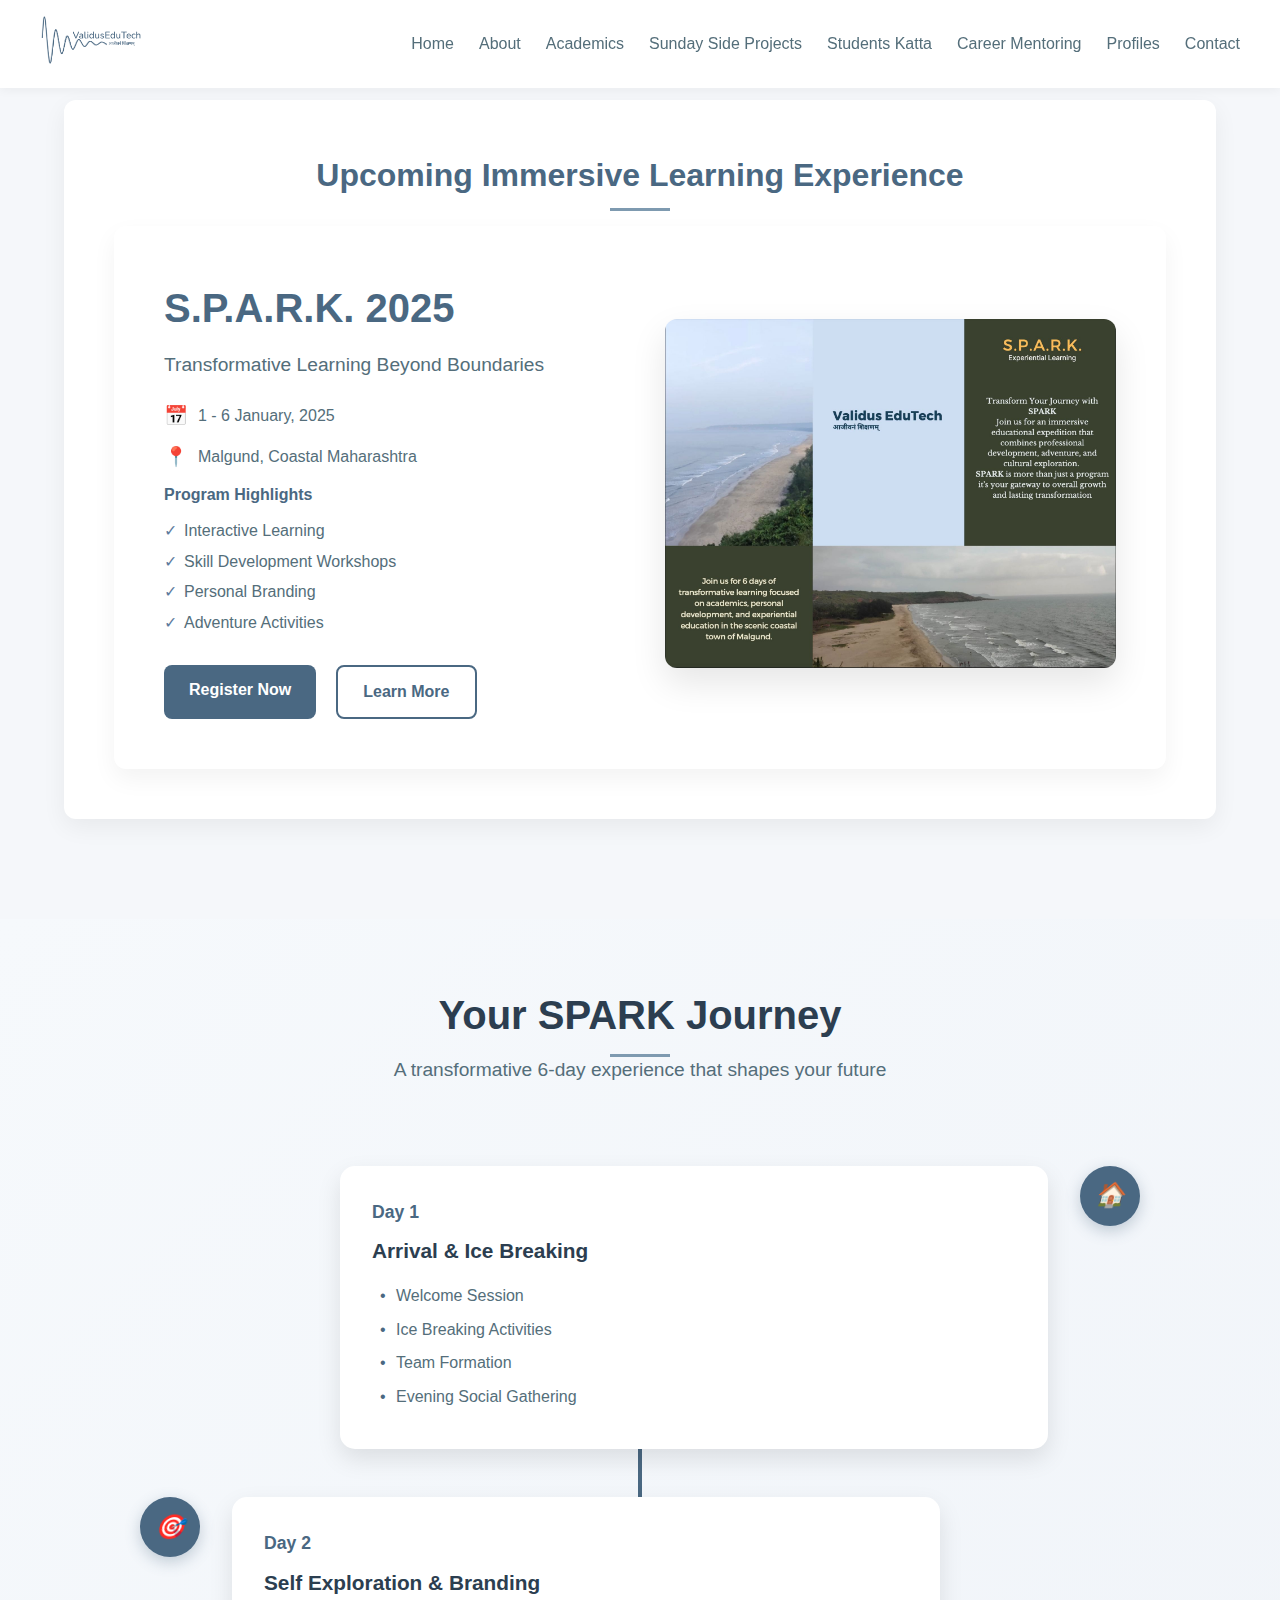
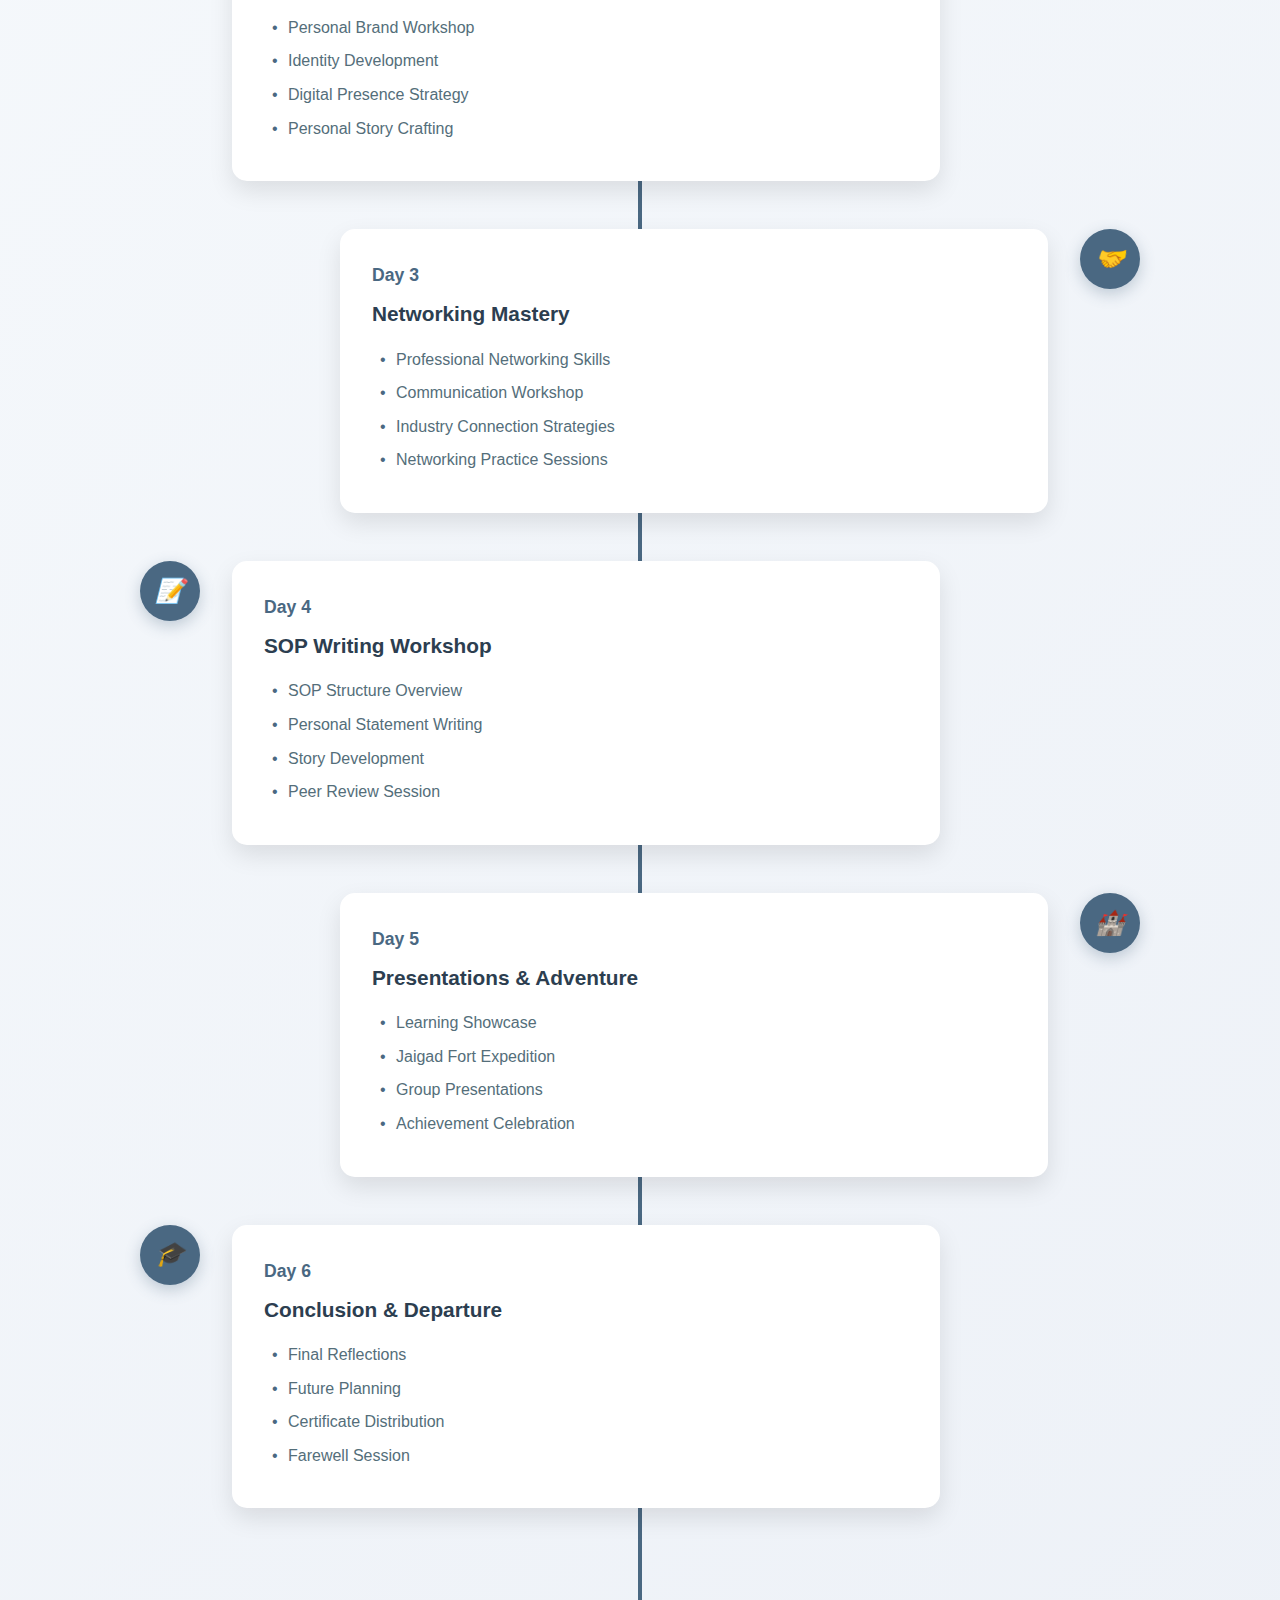
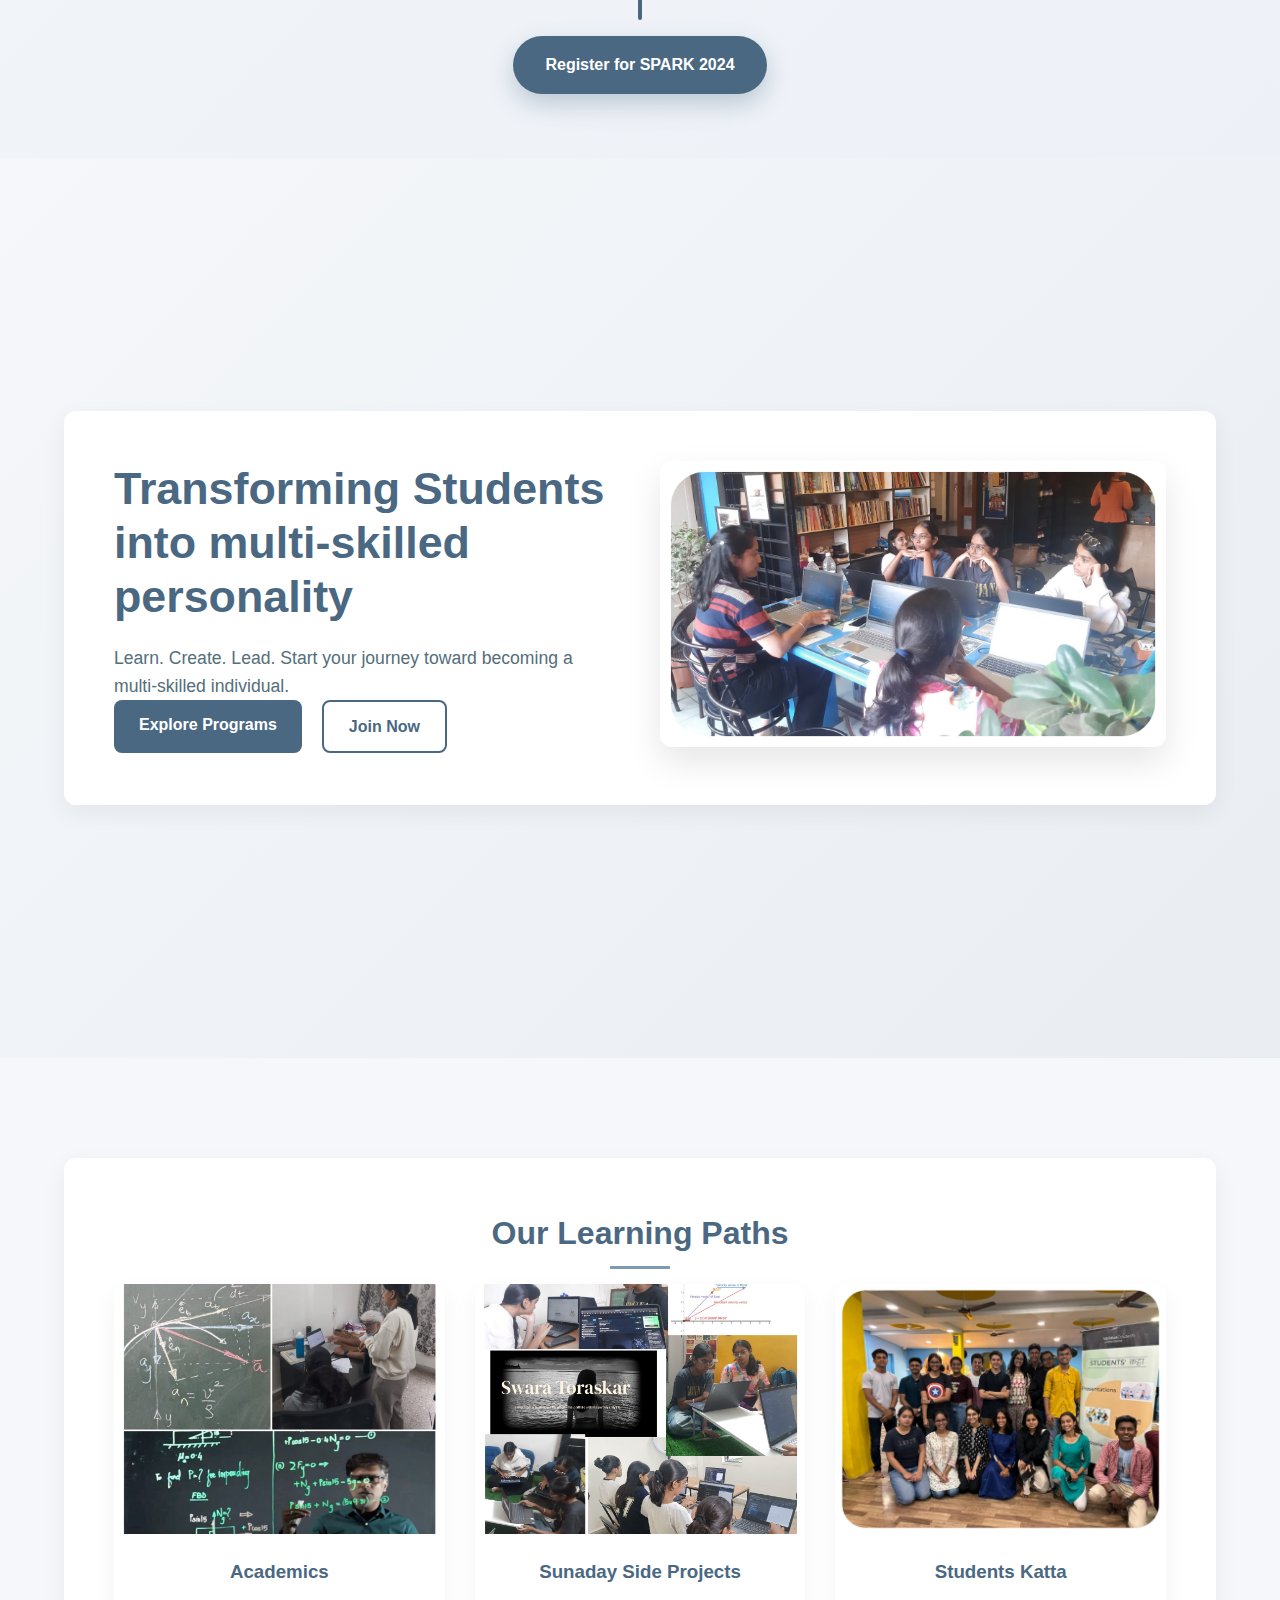
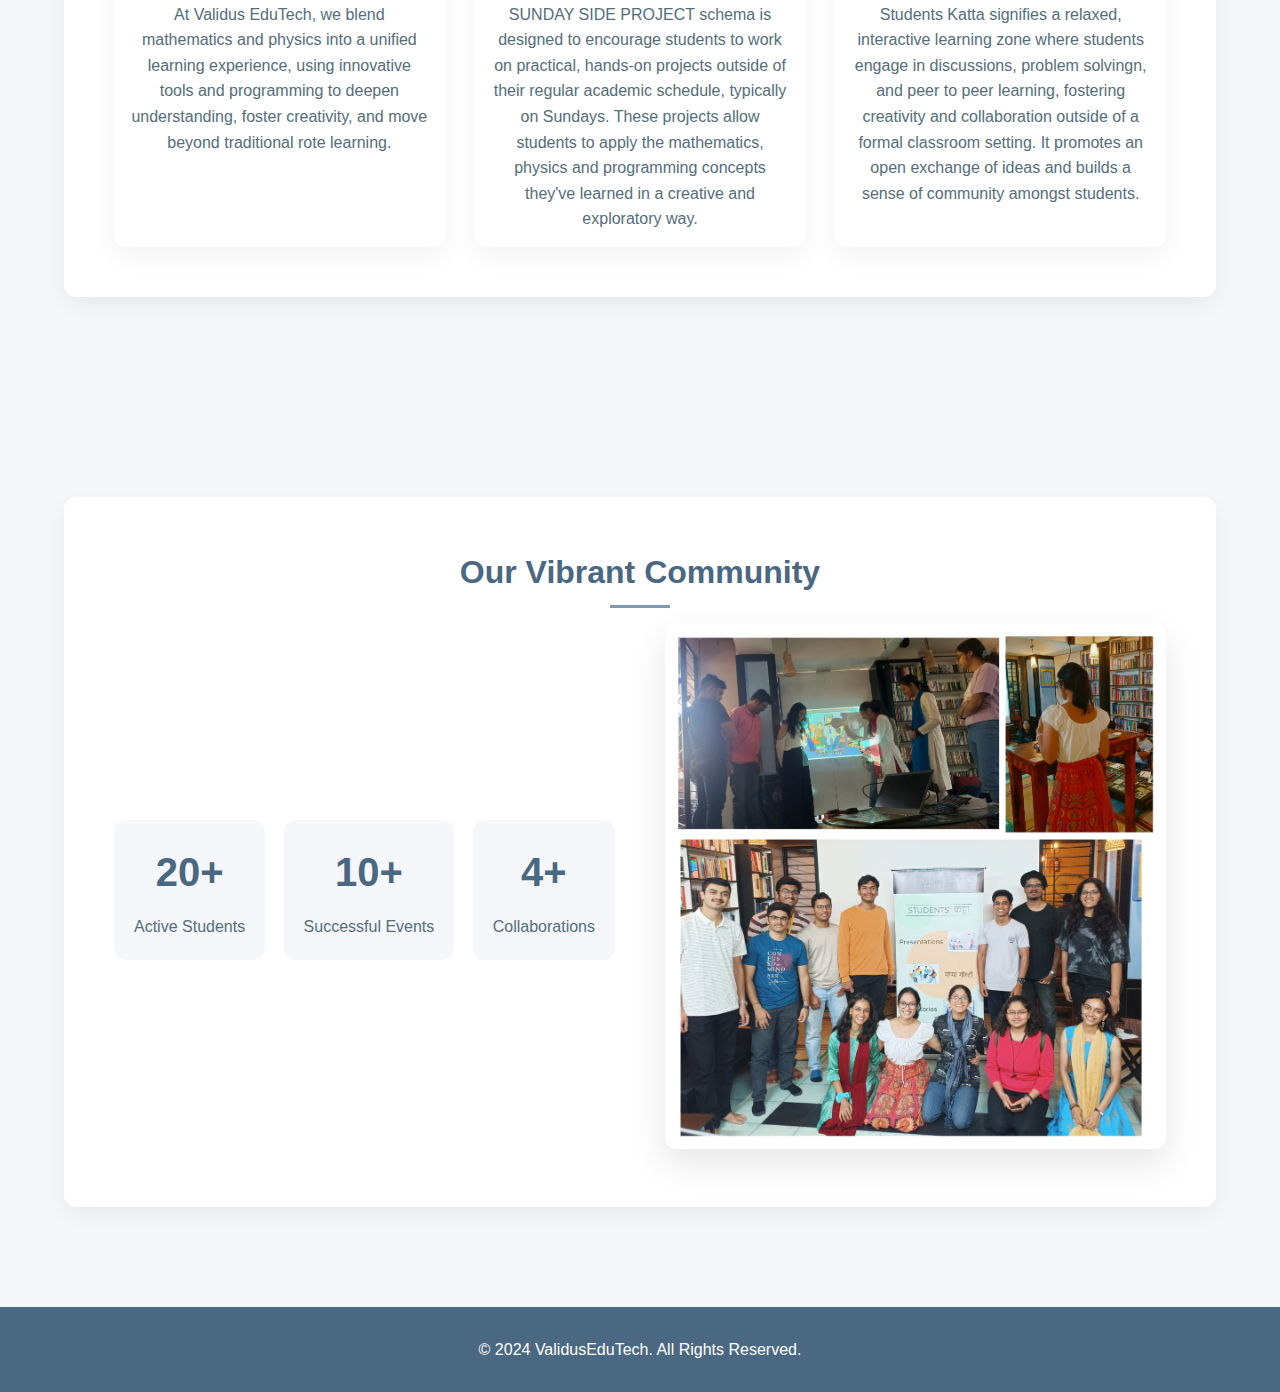
==== index.html @ 17ea3dac "Add files via upload" ====
<!DOCTYPE html>
<html lang="en">
<head>
    <meta charset="UTF-8">
    <meta name="viewport" content="width=device-width, initial-scale=1.0">
    <title>ValidusEduTech - Development Center</title>
    <link rel="stylesheet" href="styles.css">
    <link rel="stylesheet" href="home.css">
    <link rel="stylesheet" href="upcoming_event.css">
</head>
<body>
    <header>
        <nav>
            <div class="logo">
                <img src="/assests/logo.png" alt="ValidusEduTech Logo">
            </div>
            <label for="nav-toggle" class="nav-toggle-label">
                <span></span>
            </label>
            <ul class="nav-menu">
                <li><a href="index.html">Home</a></li>
                <li><a href="about.html">About</a></li>
                <li><a href="academics.html">Academics</a></li>
                <li><a href="ssp.html">Sunday Side Projects</a></li>
                <li><a href="sk.html">Students Katta</a></li>
                <li><a href="mentoring.html">Career Mentoring</a></li>
                <li><a href="profiles.html">Profiles</a></li>
                <li><a href="contact.html">Contact</a></li>
            </ul>
        </nav>
    </header>

    <main>
        <section id="upcoming-event" class="section">
            <div class="container">
                <h2>Upcoming Immersive Learning Experience</h2>
                <div class="event-showcase">
                    <div class="event-content">
                        <h3>S.P.A.R.K. 2025</h3>
                        <p class="event-tagline">Transformative Learning Beyond Boundaries</p>
                        <div class="event-details">
                            <div class="event-detail">
                                <span class="detail-icon">📅</span>
                                <span>1 - 6 January, 2025</span>
                            </div>
                            <div class="event-detail">
                                <span class="detail-icon">📍</span>
                                <span>Malgund, Coastal Maharashtra</span>
                            </div>
                            <div class="event-highlights">
                                <h4>Program Highlights</h4>
                                <ul>
                                    <li>Interactive Learning</li>
                                    <li>Skill Development Workshops</li>
                                    <li>Personal Branding</li>
                                    <li>Adventure Activities</li>
                                </ul>
                            </div>
                        </div>
                        <div class="event-cta">
                            <a href="contact.html" class="btn btn-primary">Register Now</a>
                            <a href="/assests/SPARK.pdf" class="btn btn-secondary">Learn More</a>
                        </div>
                    </div>
                    <div class="event-image">
                        <img src="/assests/event_01.jpeg" alt="SPARK 2024 Event">
                    </div>
                </div>
            </div>
        </section>

        <section class="timeline-section">
            <div class="container">
                <div class="timeline-header">
                    <h2 class="section-title">Your SPARK Journey</h2>
                    <p class="section-subtitle">A transformative 6-day experience that shapes your future</p>
                </div>
                
                <div class="timeline">
                    <div class="timeline-item">
                        <div class="timeline-content">
                            <div class="timeline-icon">
                                <i class="fas">🏠</i>
                            </div>
                            <div class="timeline-body">
                                <div class="timeline-date">Day 1</div>
                                <h3>Arrival & Ice Breaking</h3>
                                <ul>
                                    <li>Welcome Session</li>
                                    <li>Ice Breaking Activities</li>
                                    <li>Team Formation</li>
                                    <li>Evening Social Gathering</li>
                                </ul>
                            </div>
                        </div>
                    </div>
        
                    <div class="timeline-item">
                        <div class="timeline-content">
                            <div class="timeline-icon">
                                <i class="fas">🎯</i>
                            </div>
                            <div class="timeline-body">
                                <div class="timeline-date">Day 2</div>
                                <h3>Self Exploration & Branding</h3>
                                <ul>
                                    <li>Personal Brand Workshop</li>
                                    <li>Identity Development</li>
                                    <li>Digital Presence Strategy</li>
                                    <li>Personal Story Crafting</li>
                                </ul>
                            </div>
                        </div>
                    </div>
        
                    <div class="timeline-item">
                        <div class="timeline-content">
                            <div class="timeline-icon">
                                <i class="fas">🤝</i>
                            </div>
                            <div class="timeline-body">
                                <div class="timeline-date">Day 3</div>
                                <h3>Networking Mastery</h3>
                                <ul>
                                    <li>Professional Networking Skills</li>
                                    <li>Communication Workshop</li>
                                    <li>Industry Connection Strategies</li>
                                    <li>Networking Practice Sessions</li>
                                </ul>
                            </div>
                        </div>
                    </div>
        
                    <div class="timeline-item">
                        <div class="timeline-content">
                            <div class="timeline-icon">
                                <i class="fas">📝</i>
                            </div>
                            <div class="timeline-body">
                                <div class="timeline-date">Day 4</div>
                                <h3>SOP Writing Workshop</h3>
                                <ul>
                                    <li>SOP Structure Overview</li>
                                    <li>Personal Statement Writing</li>
                                    <li>Story Development</li>
                                    <li>Peer Review Session</li>
                                </ul>
                            </div>
                        </div>
                    </div>
        
                    <div class="timeline-item">
                        <div class="timeline-content">
                            <div class="timeline-icon">
                                <i class="fas">🏰</i>
                            </div>
                            <div class="timeline-body">
                                <div class="timeline-date">Day 5</div>
                                <h3>Presentations & Adventure</h3>
                                <ul>
                                    <li>Learning Showcase</li>
                                    <li>Jaigad Fort Expedition</li>
                                    <li>Group Presentations</li>
                                    <li>Achievement Celebration</li>
                                </ul>
                            </div>
                        </div>
                    </div>
        
                    <div class="timeline-item">
                        <div class="timeline-content">
                            <div class="timeline-icon">
                                <i class="fas">🎓</i>
                            </div>
                            <div class="timeline-body">
                                <div class="timeline-date">Day 6</div>
                                <h3>Conclusion & Departure</h3>
                                <ul>
                                    <li>Final Reflections</li>
                                    <li>Future Planning</li>
                                    <li>Certificate Distribution</li>
                                    <li>Farewell Session</li>
                                </ul>
                            </div>
                        </div>
                    </div>
                </div>
        
                <div class="timeline-cta">
                    <a href="#" class="cta-button">Register for SPARK 2024</a>
                </div>
            </div>
        </section>
        
        <section id="home" class="section hero-section">
            <div class="container">
                <div class="hero-content">
                    <h1>Transforming Students into multi-skilled personality</h1>
                    <p>Learn. Create. Lead. Start your journey toward becoming a multi-skilled individual.</p>
                    <div class="hero-cta">
                        <a href="#programs" class="btn btn-primary">Explore Programs</a>
                        <a href="contact.html" class="btn btn-secondary">Join Now</a>
                    </div>
                </div>
                <div class="hero-image">
                    <img src="/assests/home_02.png" alt="Developers Collaborating">
                </div>
            </div>
        </section>

        <section id="programs" class="section">
            <div class="container">
                <h2>Our Learning Paths</h2>
                <div class="program-grid">
                    <div class="program-card">
                        <img src="/assests/home_03.png" alt="Web Development">
                        <h3>Academics</h3>
                        <p>At Validus EduTech, we blend mathematics and physics into a unified learning experience, using innovative tools and programming to deepen understanding, foster creativity, and move beyond traditional rote learning.
                        </p>
                    </div>
                    <div class="program-card">
                        <img src="/assests/home_01.png" alt="Mobile Development">
                        <h3>Sunaday Side Projects</h3>
                        <p>SUNDAY SIDE PROJECT schema is designed to encourage students to work on practical, hands-on projects outside of their regular academic schedule, typically on Sundays. These projects allow students to apply the mathematics, physics and programming concepts they've learned in a creative and exploratory way.</p>
                    </div>
                    <div class="program-card">
                        <img src="/assests/home_05.png" alt="AI & Machine Learning">
                        <h3>Students Katta</h3>
                        <p>Students Katta signifies a relaxed, interactive learning zone where students engage in discussions, problem solvingn, and peer to peer learning, fostering creativity and collaboration outside of a formal classroom setting. It promotes an open exchange of ideas and builds a sense of community amongst students.</p>
                    </div>
                </div>
            </div>
        </section>

        <section id="community" class="section">
            <div class="container">
                <h2>Our Vibrant Community</h2>
                <div class="community-showcase">
                    <div class="community-stats">
                        <div class="stat-item">
                            <h3>20+</h3>
                            <p>Active Students</p>
                        </div>
                        <div class="stat-item">
                            <h3>10+</h3>
                            <p>Successful Events</p>
                        </div>
                        <div class="stat-item">
                            <h3>4+</h3>
                            <p>Collaborations</p>
                        </div>
                    </div>
                    <div class="community-image">
                        <img src="/assests/home_04.png" alt="ValidusEduTech Community">
                    </div>
                </div>
            </div>
        </section>
    </main>

    <footer>
        <div class="container">
            © 2024 ValidusEduTech. All Rights Reserved.
        </div>
    </footer>

    <script src="script.js"></script>
    <script src="upcoming_event.js"></script>
</body>
</html>
---- styles.css ----
/* Mild and Professional Color Palette */
:root {
    --primary-color: #4A6882;      /* Soft slate blue */
    --secondary-color: #7E9AB0;    /* Muted blue-gray */
    --background-light: #F5F7FA;   /* Soft off-white */
    --text-primary: #2C3E50;        /* Deep navy */
    --text-secondary: #546E7A;     /* Subdued gray-blue */
    --accent-color: #5D7B9D;       /* Soft muted blue */
    --white: #FFFFFF;
}

/* Reset and Base Styles */
* {
    margin: 0;
    padding: 0;
    box-sizing: border-box;
}

body {
    font-family: 'Inter', 'Roboto', sans-serif;
    line-height: 1.6;
    color: var(--text-primary);
    background-color: var(--background-light);
    text-rendering: optimizeLegibility;
    -webkit-font-smoothing: antialiased;
}

/* Smooth Scrolling and Typography */
html {
    scroll-behavior: smooth;
}

/* Container */
.container {
    width: 90%;
    max-width: 1200px;
    margin: 0 auto;
    padding: 40px 20px;
}

/* Navigation Styles */
header {
    background-color: var(--white);
    color: var(--text-primary);
    position: fixed;
    width: 100%;
    top: 0;
    z-index: 1000;
    box-shadow: 0 2px 10px rgba(0,0,0,0.05);
}

.logo img {
    height: 50px;
}

nav {
    display: flex;
    justify-content: space-between;
    align-items: center;
    padding: 15px 40px;
    max-width: 1400px;
    margin: 0 auto;
}

.nav-menu {
    display: flex;
    list-style: none;
    align-items: center;
}

.nav-menu li {
    margin-left: 25px;
}

.nav-menu a {
    text-decoration: none;
    color: var(--text-secondary);
    font-weight: 500;
    transition: all 0.3s ease;
    position: relative;
    padding-bottom: 5px;
}

.nav-menu a::after {
    content: '';
    position: absolute;
    width: 0;
    height: 2px;
    bottom: 0;
    left: 50%;
    background-color: var(--primary-color);
    transition: width 0.3s ease, left 0.3s ease;
}

.nav-menu a:hover {
    color: var(--primary-color);
}

.nav-menu a:hover::after {
    width: 100%;
    left: 0;
}

/* Sections */
.section {
    padding: 100px 0;
    text-align: center;
    position: relative;
    overflow: hidden;
}

#home {
    background-color: var(--background-light);
    color: var(--text-primary);
    display: flex;
    align-items: center;
    justify-content: center;
    min-height: 100vh;
}

#home h1 {
    font-size: 2.8rem;
    margin-bottom: 20px;
    color: var(--primary-color);
}

#home p {
    font-size: 1.1rem;
    max-width: 700px;
    margin: 0 auto;
    color: var(--text-secondary);
}

#about, #profiles { 
    background-color: var(--white); 
}

#academics, #students-katta { 
    background-color: var(--background-light); 
}

#sunday-projects {
    background-color: rgba(74,104,130,0.05);
}

/* Card-like Section Styles */
.section .container {
    background-color: var(--white);
    border-radius: 12px;
    box-shadow: 0 8px 25px rgba(0,0,0,0.06);
    padding: 50px;
}

/* Section Headings */
h2 {
    font-size: 2rem;
    font-weight: 600;
    color: var(--primary-color);
    margin-bottom: 25px;
    position: relative;
}

h2::after {
    content: '';
    position: absolute;
    bottom: -10px;
    left: 50%;
    transform: translateX(-50%);
    width: 60px;
    height: 3px;
    background-color: var(--secondary-color);
}

/* Footer */
footer {
    background-color: var(--primary-color);
    color: var(--white);
    text-align: center;
    padding: 30px 0;
}

/* Responsive Design */
@media screen and (max-width: 768px) {
    nav {
        padding: 15px 20px;
    }

    .nav-menu {
        position: absolute;
        top: 100%;
        left: 0;
        right: 0;
        flex-direction: column;
        background-color: var(--white);
        box-shadow: 0 2px 10px rgba(0,0,0,0.1);
        transform: scale(1, 0);
        transform-origin: top;
        transition: transform 400ms ease-in-out;
    }

    .nav-menu li {
        margin: 15px 0;
        text-align: center;
    }

    .nav-toggle-label {
        display: block;
        position: absolute;
        top: 0;
        right: 0;
        margin-right: 20px;
        height: 100%;
        display: flex;
        align-items: center;
    }

    /* Hamburger Menu Icon */
    .nav-toggle-label span,
    .nav-toggle-label span::before,
    .nav-toggle-label span::after {
        display: block;
        background: var(--text-primary);
        height: 2px;
        width: 25px;
        border-radius: 2px;
        position: relative;
    }

    .nav-toggle-label span::before,
    .nav-toggle-label span::after {
        content: '';
        position: absolute;
    }

    .nav-toggle-label span::before { bottom: 8px; }
    .nav-toggle-label span::after { top: 8px; }
}

/* Typography Responsiveness */
@media screen and (max-width: 768px) {
    h1 {
        font-size: 2.2rem;
    }

    h2 {
        font-size: 1.7rem;
    }
}

/* Subtle Animations */
@keyframes subtle-rise {
    from { 
        opacity: 0;
        transform: translateY(20px);
    }
    to { 
        opacity: 1;
        transform: translateY(0);
    }
}

.section .container {
    animation: subtle-rise 0.8s ease-out;
}
---- home.css ----
/* Hero Section Styling */
.hero-section {
    display: flex;
    align-items: center;
    min-height: 100vh;
    background: linear-gradient(135deg, var(--background-light) 0%, rgba(126, 154, 176, 0.1) 100%);
}

.hero-section .container {
    display: flex;
    align-items: center;
    justify-content: space-between;
}

.hero-content {
    flex: 1;
    padding-right: 40px;
    text-align: left;
}

.hero-content h1 {
    font-size: 3rem;
    color: var(--primary-color);
    margin-bottom: 20px;
    line-height: 1.2;
}

.hero-content p {
    font-size: 1.2rem;
    color: var(--text-secondary);
    margin-bottom: 30px;
}

.hero-image {
    flex: 1;
}

.hero-image img {
    max-width: 100%;
    border-radius: 12px;
    box-shadow: 0 15px 35px rgba(0,0,0,0.1);
}

.hero-cta {
    display: flex;
    gap: 20px;
}

.btn {
    display: inline-block;
    padding: 12px 25px;
    border-radius: 8px;
    text-decoration: none;
    font-weight: 600;
    transition: all 0.3s ease;
}

.btn-primary {
    background-color: var(--primary-color);
    color: var(--white);
}

.btn-secondary {
    background-color: transparent;
    color: var(--primary-color);
    border: 2px solid var(--primary-color);
}

.btn-primary:hover {
    background-color: var(--accent-color);
}

.btn-secondary:hover {
    background-color: var(--primary-color);
    color: var(--white);
}

/* Programs Section */
.program-grid {
    display: flex;
    justify-content: space-between;
    gap: 30px;
}

.program-card {
    flex: 1;
    background-color: var(--white);
    border-radius: 12px;
    overflow: hidden;
    box-shadow: 0 10px 25px rgba(0,0,0,0.05);
    transition: transform 0.3s ease;
}

.program-card:hover {
    transform: translateY(-10px);
}

.program-card img {
    width: 100%;
    height: 250px;
    object-fit: cover;
}

.program-card h3 {
    padding: 15px;
    color: var(--primary-color);
}

.program-card p {
    padding: 0 15px 15px;
    color: var(--text-secondary);
}

/* Community Section */
.community-showcase {
    display: flex;
    align-items: center;
    gap: 50px;
}

.community-stats {
    display: flex;
    justify-content: space-between;
    flex: 1;
}

.stat-item {
    text-align: center;
    padding: 20px;
    background-color: var(--background-light);
    border-radius: 12px;
}

.stat-item h3 {
    font-size: 2.5rem;
    color: var(--primary-color);
    margin-bottom: 10px;
}

.stat-item p {
    color: var(--text-secondary);
}

.community-image {
    flex: 1;
}

.community-image img {
    width: 100%;
    border-radius: 12px;
    box-shadow: 0 15px 35px rgba(0,0,0,0.1);
}

/* Responsive Adjustments */
@media screen and (max-width: 1024px) {
    .hero-section .container,
    .community-showcase {
        flex-direction: column;
        text-align: center;
    }

    .hero-content, 
    .hero-image,
    .community-image {
        width: 100%;
        padding: 0;
    }

    .hero-cta {
        justify-content: center;
    }

    .program-grid {
        flex-direction: column;
    }
}
---- upcoming_event.css ----
#upcoming-event {
    background-color: var(--background-light);
}

.event-showcase {
    display: flex;
    align-items: center;
    gap: 50px;
    background-color: var(--white);
    border-radius: 12px;
    padding: 50px;
    box-shadow: 0 10px 25px rgba(0,0,0,0.05);
}

.event-content {
    flex: 1;
    text-align: left;
}

.event-content h3 {
    font-size: 2.5rem;
    color: var(--primary-color);
    margin-bottom: 10px;
}

.event-tagline {
    color: var(--text-secondary);
    font-size: 1.2rem;
    margin-bottom: 20px;
}

.event-details {
    margin-bottom: 30px;
}

.event-detail {
    display: flex;
    align-items: center;
    margin-bottom: 10px;
    color: var(--text-secondary);
}

.detail-icon {
    margin-right: 10px;
    font-size: 1.2rem;
}

.event-highlights h4 {
    color: var(--primary-color);
    margin-bottom: 10px;
}

.event-highlights ul {
    list-style-type: none;
    color: var(--text-secondary);
    padding-left: 0;
}

.event-highlights li {
    position: relative;
    padding-left: 20px;
    margin-bottom: 5px;
}

.event-highlights li::before {
    content: '✓';
    position: absolute;
    left: 0;
    color: var(--accent-color);
}

.event-image {
    flex: 1;
}

.event-image img {
    width: 100%;
    border-radius: 12px;
    box-shadow: 0 15px 35px rgba(0,0,0,0.1);
}

.event-cta {
    display: flex;
    gap: 20px;
}

@media screen and (max-width: 768px) {
    .event-showcase {
        flex-direction: column;
        text-align: center;
    }

    .event-cta {
        justify-content: center;
    }
}


.timeline-section {
    padding: 4rem 1rem;
    background: linear-gradient(135deg, #f6f9fc 0%, #edf1f7 100%);
}

.container {
    max-width: 1200px;
    margin: 0 auto;
    padding: 0 15px;
}

.timeline-header {
    text-align: center;
    margin-bottom: 3rem;
}

.section-title {
    font-size: clamp(2rem, 5vw, 2.5rem);
    color: #2C3E50;
    margin-bottom: 0.5rem;
}

.section-subtitle {
    font-size: clamp(1rem, 3vw, 1.2rem);
    color: #546E7A;
}

.timeline {
    position: relative;
    max-width: 1000px;
    margin: 0 auto;
    padding: 2rem 0;
}

/* Timeline line */
.timeline::before {
    content: '';
    position: absolute;
    width: 4px;
    background: #4A6882;
    left: 50%;
    height: 100%;
    transform: translateX(-50%);
    border-radius: 2px;
}

.timeline-item {
    margin-bottom: 3rem;
    width: 100%;
    position: relative;
}

.timeline-item:nth-child(odd) .timeline-content {
    margin-left: auto;
    flex-direction: row-reverse;
}

.timeline-content {
    display: flex;
    gap: 2rem;
    width: 90%;
    position: relative;
}

.timeline-icon {
    width: 60px;
    height: 60px;
    background: #4A6882;
    border-radius: 50%;
    flex-shrink: 0;
    display: flex;
    align-items: center;
    justify-content: center;
    font-size: 24px;
    color: white;
    z-index: 1;
    box-shadow: 0 5px 15px rgba(74, 104, 130, 0.3);
}

.timeline-body {
    background: white;
    padding: 1.5rem;
    border-radius: 15px;
    box-shadow: 0 10px 25px rgba(0, 0, 0, 0.1);
    flex-grow: 1;
    transition: transform 0.3s ease, box-shadow 0.3s ease;
}

.timeline-body:hover {
    transform: translateY(-5px);
    box-shadow: 0 15px 35px rgba(0, 0, 0, 0.15);
}

.timeline-date {
    font-size: 1.1rem;
    font-weight: 600;
    color: #4A6882;
    margin-bottom: 0.5rem;
}

.timeline-body h3 {
    color: #2C3E50;
    font-size: clamp(1.1rem, 3vw, 1.3rem);
    margin-bottom: 1rem;
}

.timeline-body ul {
    list-style: none;
    padding: 0;
    margin: 0;
}

.timeline-body li {
    color: #546E7A;
    margin-bottom: 0.5rem;
    padding-left: 1.5rem;
    position: relative;
    font-size: clamp(0.9rem, 2vw, 1rem);
}

.timeline-body li::before {
    content: '•';
    color: #4A6882;
    position: absolute;
    left: 0.5rem;
}

.timeline-cta {
    text-align: center;
    margin-top: 3rem;
}

.cta-button {
    display: inline-block;
    padding: 1rem 2rem;
    background: #4A6882;
    color: white;
    text-decoration: none;
    border-radius: 30px;
    font-weight: 600;
    transition: all 0.3s ease;
    box-shadow: 0 10px 25px rgba(74, 104, 130, 0.3);
}

.cta-button:hover {
    background: #5D7B9D;
    transform: translateY(-2px);
    box-shadow: 0 15px 30px rgba(74, 104, 130, 0.4);
}

/* Responsive Design */
@media screen and (max-width: 768px) {
    .timeline::before {
        left: 30px;
    }

    .timeline-item {
        margin-bottom: 2rem;
    }

    .timeline-item:nth-child(odd) .timeline-content {
        margin-left: 0;
        flex-direction: row;
    }

    .timeline-content {
        width: 100%;
        padding-left: 45px;
    }

    .timeline-icon {
        width: 50px;
        height: 50px;
        font-size: 20px;
        position: absolute;
        left: 0;
        transform: translateX(-25%);
    }

    .timeline-body {
        padding: 1rem;
    }
}

/* Small screens */
@media screen and (max-width: 480px) {
    .timeline-section {
        padding: 2rem 0.5rem;
    }

    .timeline-content {
        padding-left: 40px;
    }

    .timeline-icon {
        width: 40px;
        height: 40px;
        font-size: 18px;
    }

    .timeline-body li {
        padding-left: 1rem;
    }
}

/* Large screens */
@media screen and (min-width: 1200px) {
    .timeline-content {
        width: 80%;
    }

    .timeline-body {
        padding: 2rem;
    }
}

/* Print styles */
@media print {
    .timeline::before {
        display: none;
    }

    .timeline-body {
        box-shadow: none;
        border: 1px solid #ddd;
    }

    .timeline-icon {
        border: 2px solid #4A6882;
        background: none;
        color: #4A6882;
    }

    .cta-button {
        display: none;
    }
}
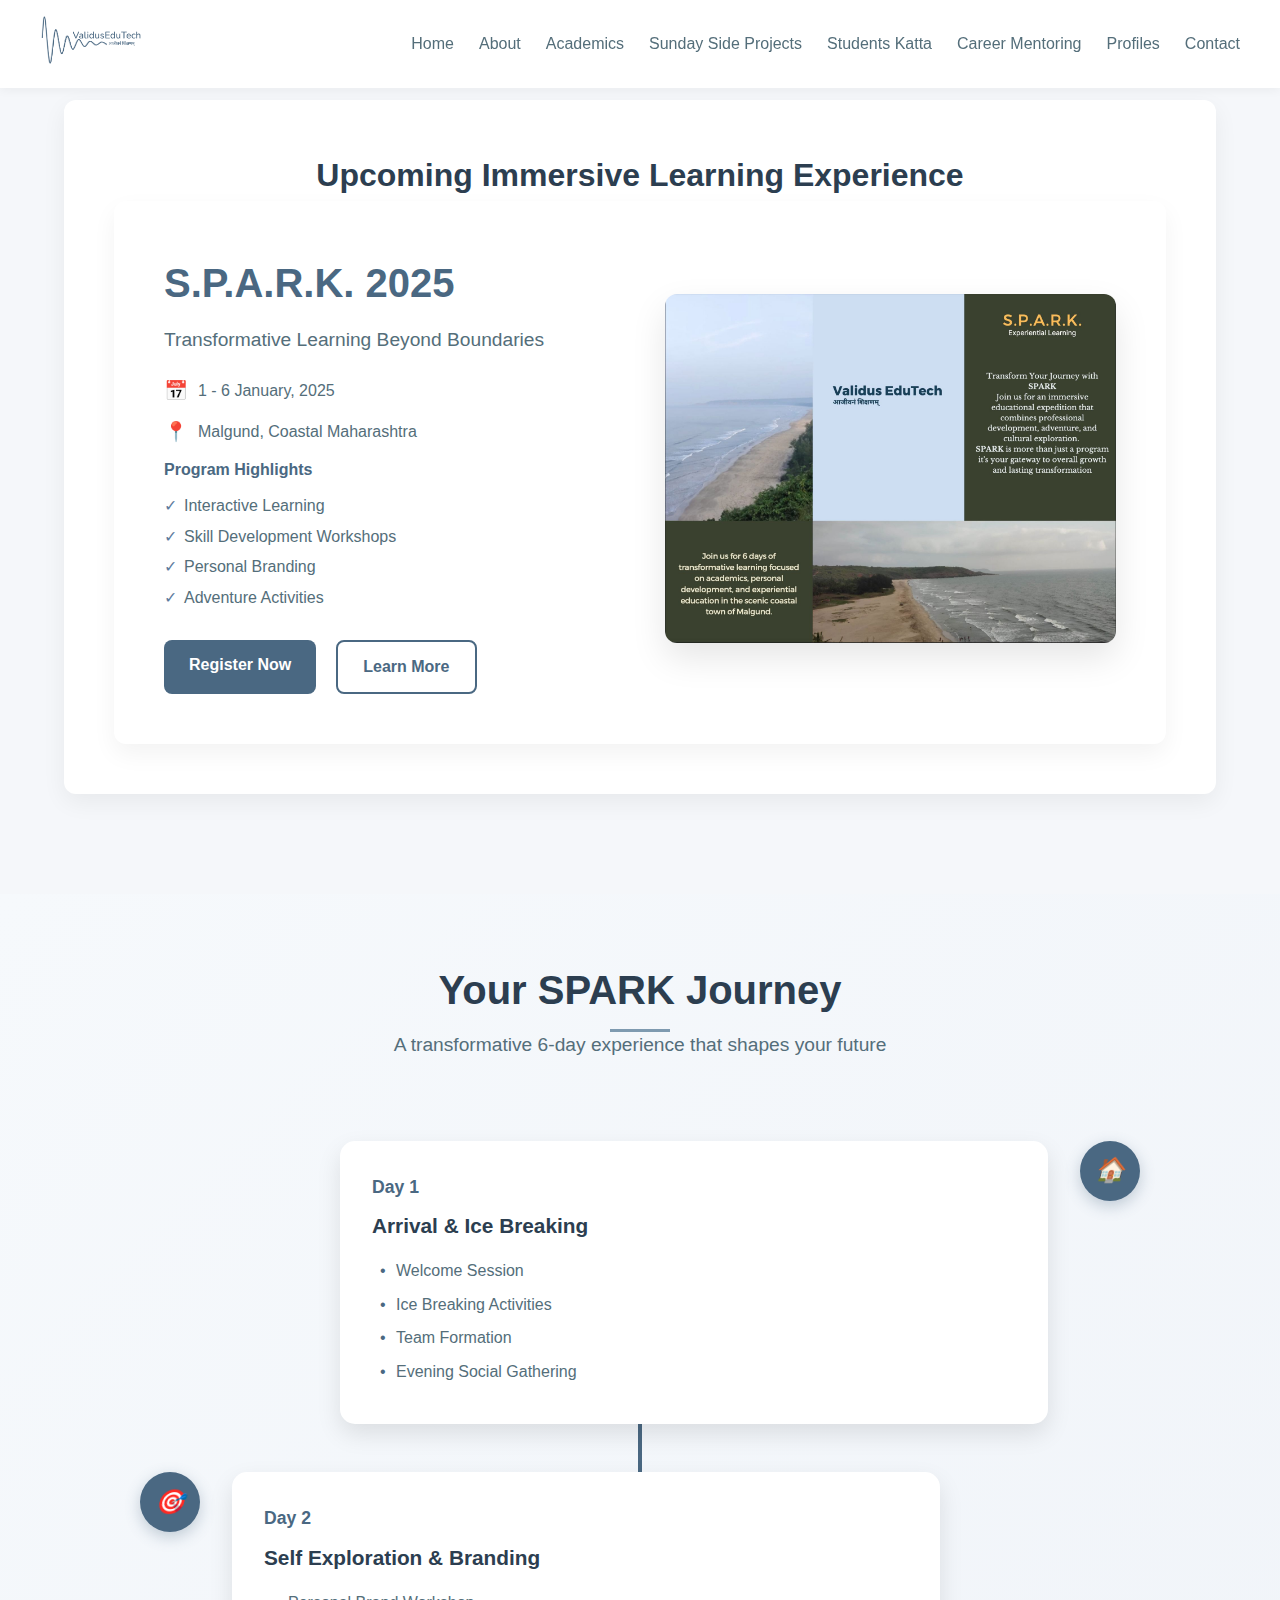
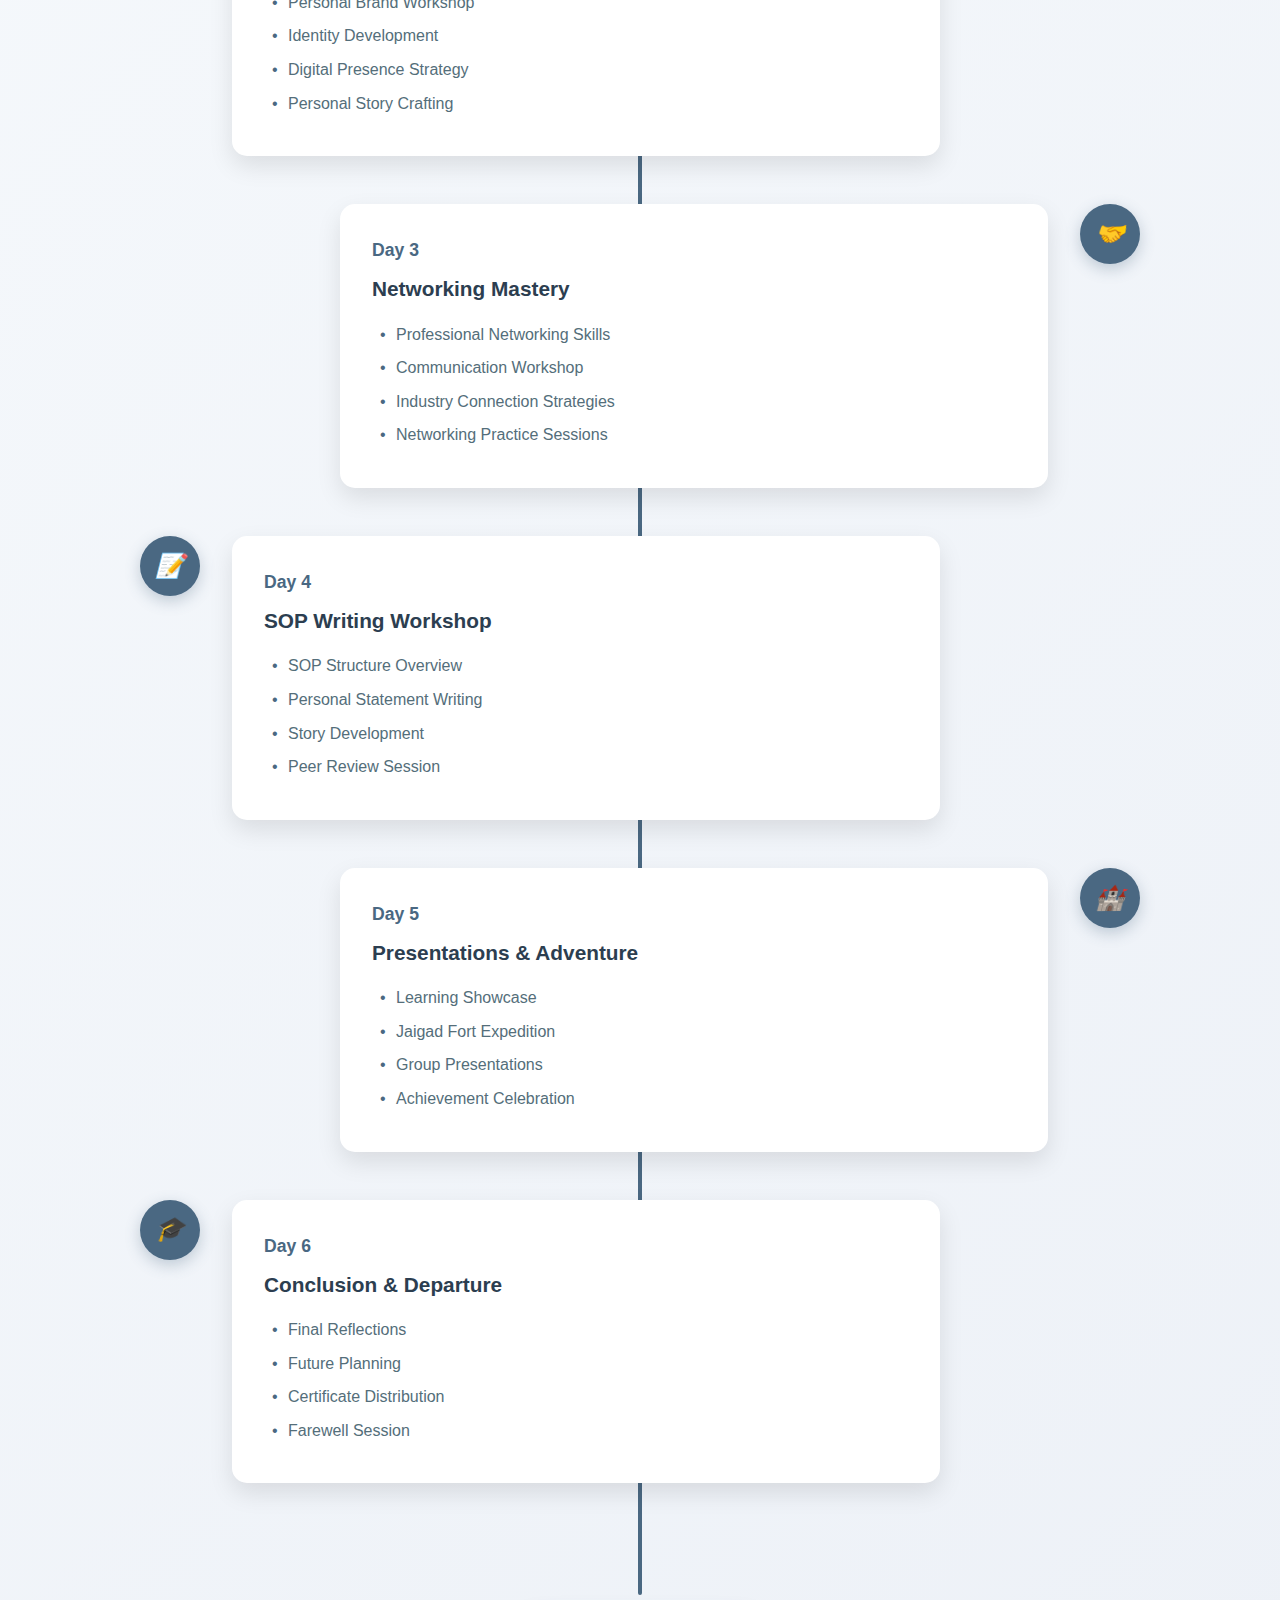
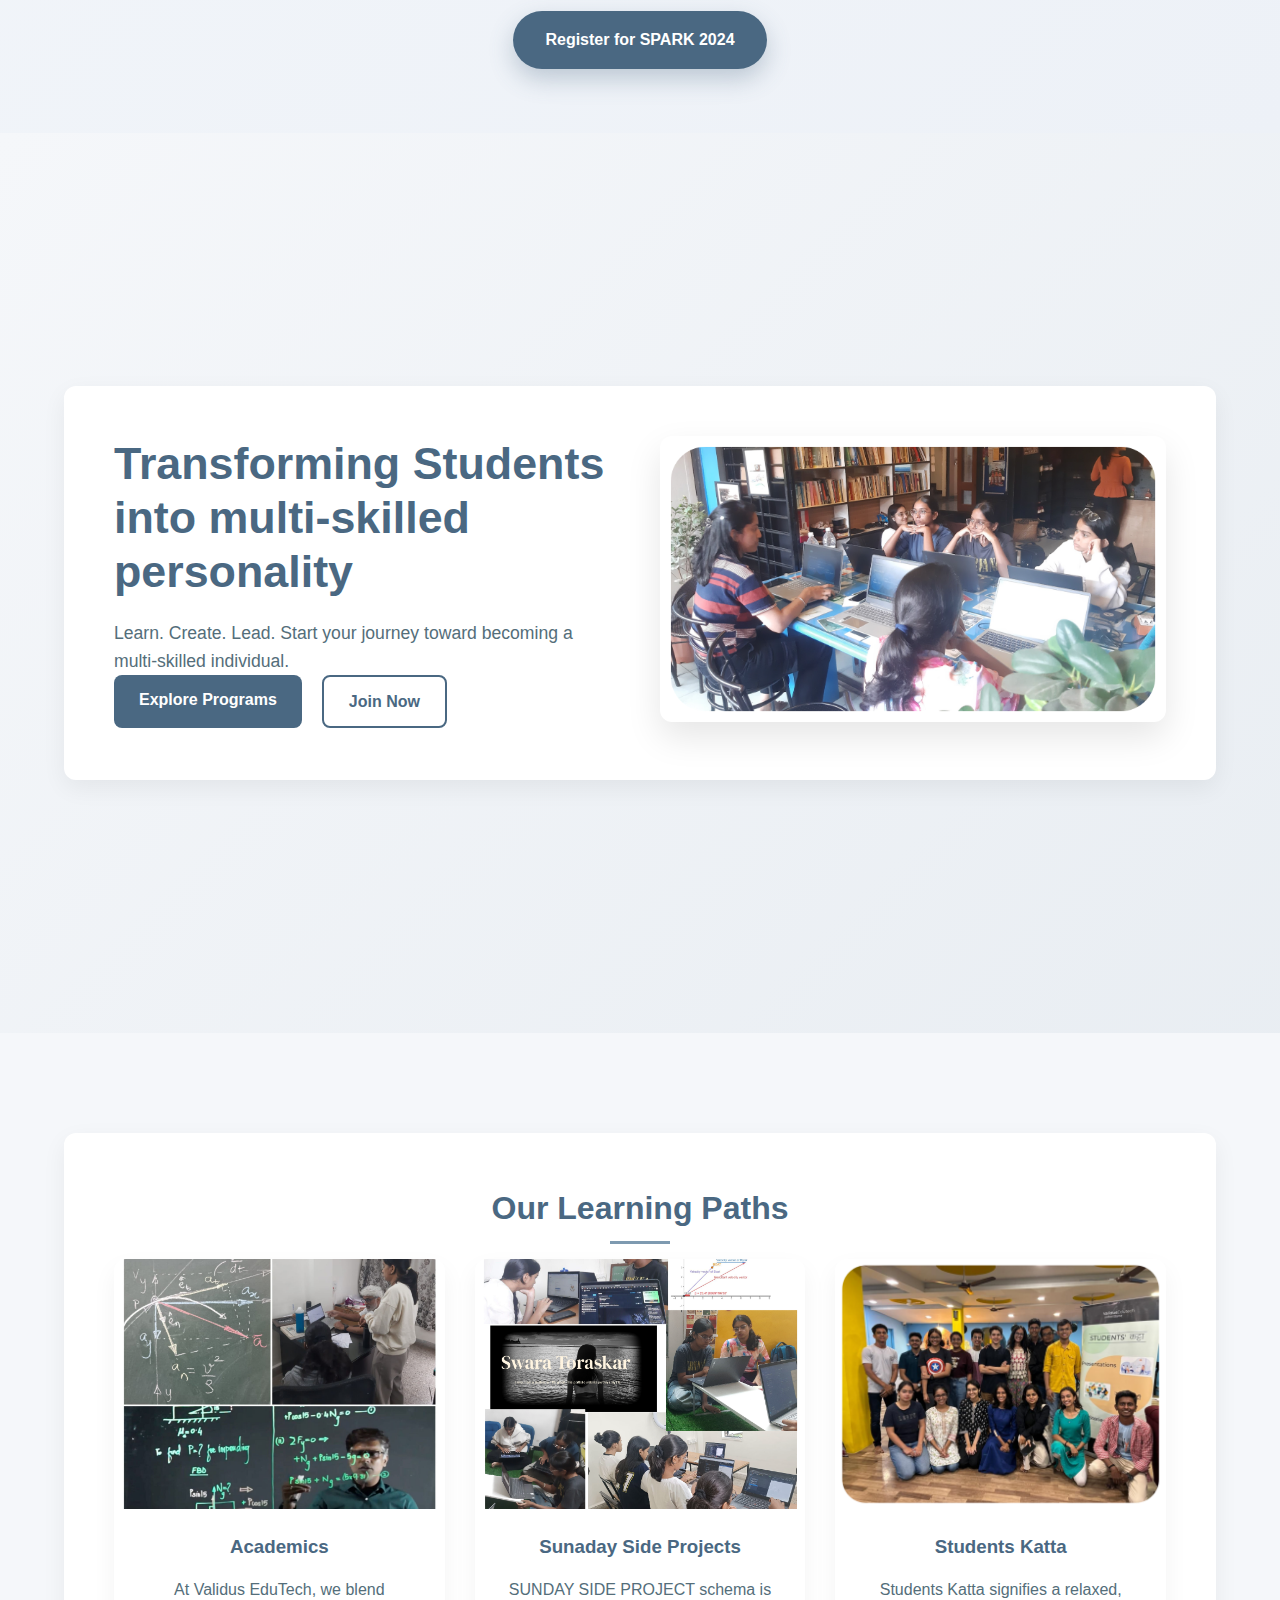
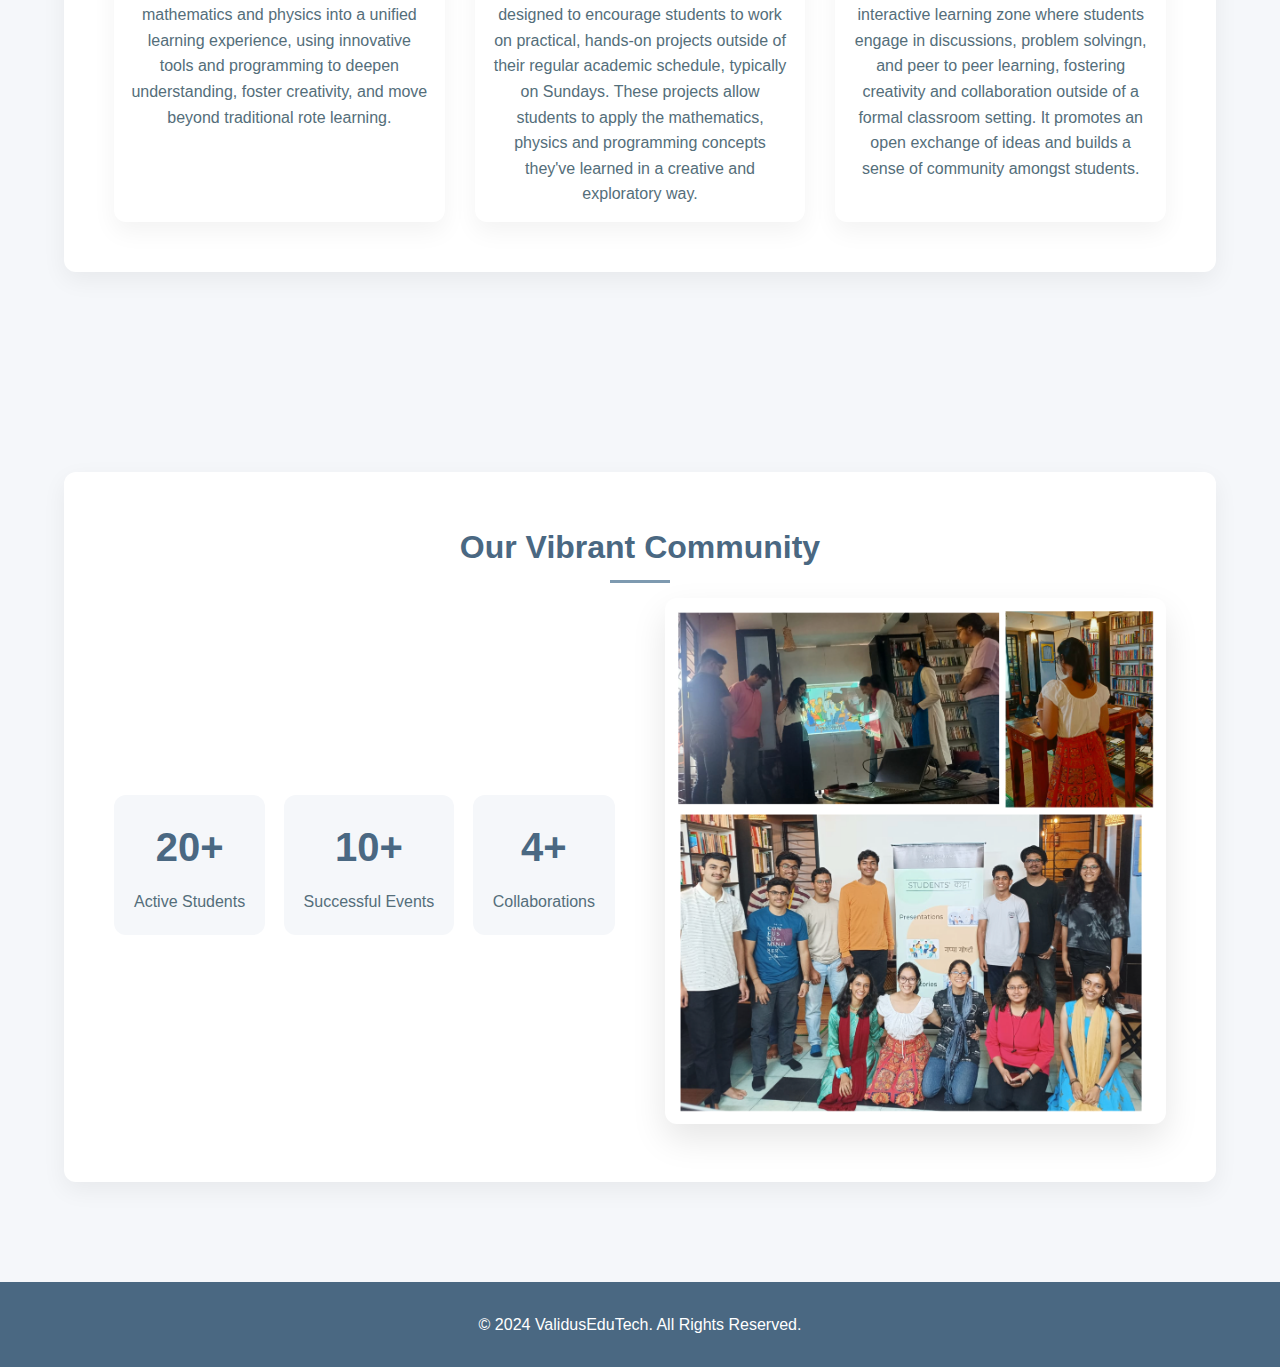
==== commit 054ad118: "Update index.html" ====
--- a/index.html
+++ b/index.html
@@ -12,7 +12,7 @@
     <header>
         <nav>
             <div class="logo">
-                <img src="/assests/logo.png" alt="ValidusEduTech Logo">
+                <img src="assests/logo.png" alt="ValidusEduTech Logo">
             </div>
             <label for="nav-toggle" class="nav-toggle-label">
                 <span></span>
@@ -33,7 +33,7 @@
     <main>
         <section id="upcoming-event" class="section">
             <div class="container">
-                <h2>Upcoming Immersive Learning Experience</h2>
+                <h1>Upcoming Immersive Learning Experience</h1>
                 <div class="event-showcase">
                     <div class="event-content">
                         <h3>S.P.A.R.K. 2025</h3>
@@ -59,11 +59,11 @@
                         </div>
                         <div class="event-cta">
                             <a href="contact.html" class="btn btn-primary">Register Now</a>
-                            <a href="/assests/SPARK.pdf" class="btn btn-secondary">Learn More</a>
+                            <a href="assests/SPARK.pdf" class="btn btn-secondary">Learn More</a>
                         </div>
                     </div>
                     <div class="event-image">
-                        <img src="/assests/event_01.jpeg" alt="SPARK 2024 Event">
+                        <img src="assests/event_01.jpeg" alt="SPARK 2024 Event">
                     </div>
                 </div>
             </div>
@@ -203,7 +203,7 @@
                     </div>
                 </div>
                 <div class="hero-image">
-                    <img src="/assests/home_02.png" alt="Developers Collaborating">
+                    <img src="assests/home_02.png" alt="Developers Collaborating">
                 </div>
             </div>
         </section>
@@ -213,18 +213,18 @@
                 <h2>Our Learning Paths</h2>
                 <div class="program-grid">
                     <div class="program-card">
-                        <img src="/assests/home_03.png" alt="Web Development">
+                        <img src="assests/home_03.png" alt="Web Development">
                         <h3>Academics</h3>
                         <p>At Validus EduTech, we blend mathematics and physics into a unified learning experience, using innovative tools and programming to deepen understanding, foster creativity, and move beyond traditional rote learning.
                         </p>
                     </div>
                     <div class="program-card">
-                        <img src="/assests/home_01.png" alt="Mobile Development">
+                        <img src="assests/home_01.png" alt="Mobile Development">
                         <h3>Sunaday Side Projects</h3>
                         <p>SUNDAY SIDE PROJECT schema is designed to encourage students to work on practical, hands-on projects outside of their regular academic schedule, typically on Sundays. These projects allow students to apply the mathematics, physics and programming concepts they've learned in a creative and exploratory way.</p>
                     </div>
                     <div class="program-card">
-                        <img src="/assests/home_05.png" alt="AI & Machine Learning">
+                        <img src="assests/home_05.png" alt="AI & Machine Learning">
                         <h3>Students Katta</h3>
                         <p>Students Katta signifies a relaxed, interactive learning zone where students engage in discussions, problem solvingn, and peer to peer learning, fostering creativity and collaboration outside of a formal classroom setting. It promotes an open exchange of ideas and builds a sense of community amongst students.</p>
                     </div>
@@ -251,7 +251,7 @@
                         </div>
                     </div>
                     <div class="community-image">
-                        <img src="/assests/home_04.png" alt="ValidusEduTech Community">
+                        <img src="assests/home_04.png" alt="ValidusEduTech Community">
                     </div>
                 </div>
             </div>
@@ -267,4 +267,4 @@
     <script src="script.js"></script>
     <script src="upcoming_event.js"></script>
 </body>
-</html>+</html>
